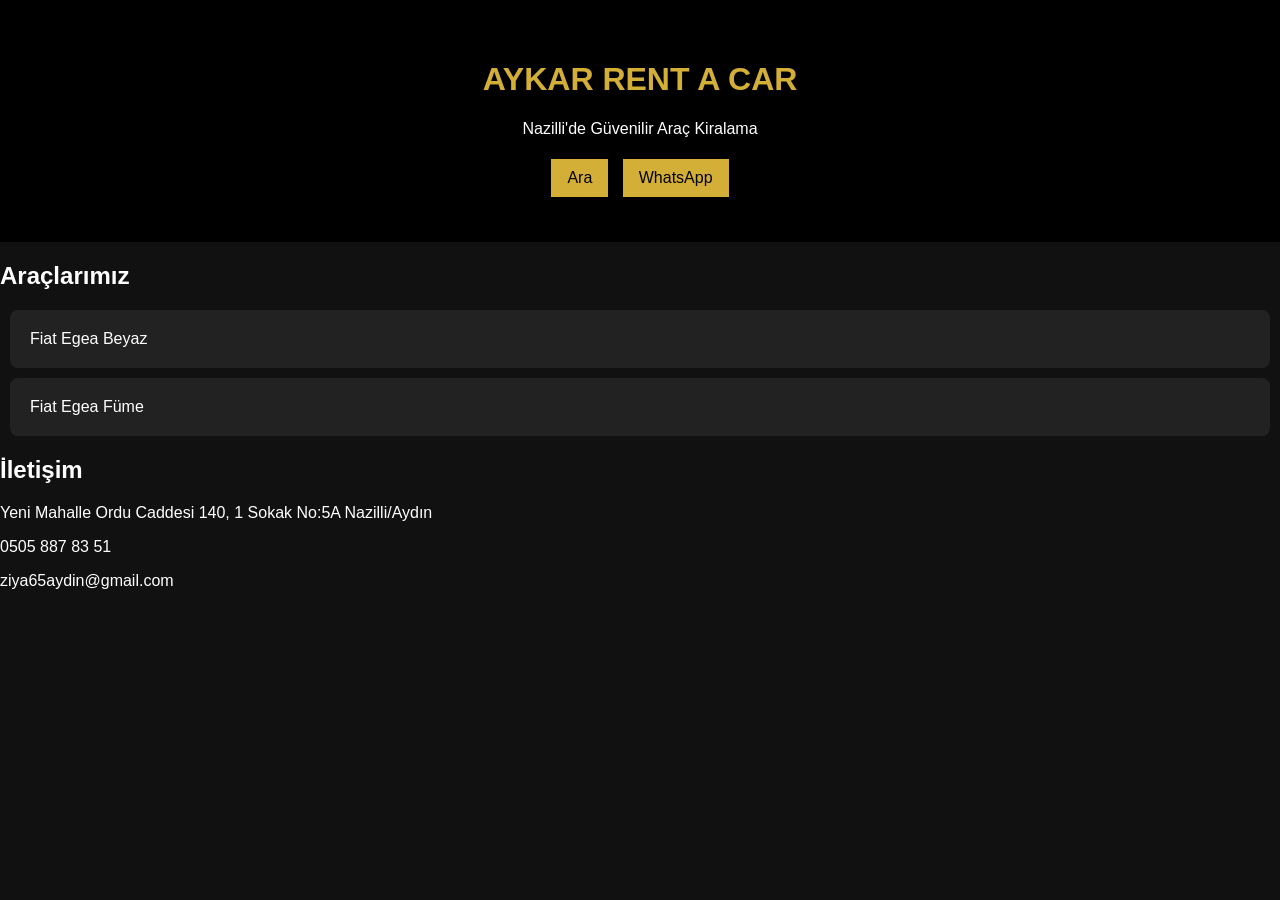
==== index.html @ c5a24209 "Add files via upload" ====
<!doctype html><html><head><meta charset='utf-8'><meta name='viewport' content='width=device-width,initial-scale=1'><title>Aykar Rent A Car</title><link rel='stylesheet' href='style.css'></head><body><header><h1>AYKAR RENT A CAR</h1><p>Nazilli'de Güvenilir Araç Kiralama</p><a href='tel:+905058878351'>Ara</a> <a href='https://wa.me/905058878351'>WhatsApp</a></header><main><h2>Araçlarımız</h2><div class='card'>Fiat Egea Beyaz</div><div class='card'>Fiat Egea Füme</div><h2>İletişim</h2><p>Yeni Mahalle Ordu Caddesi 140, 1 Sokak No:5A Nazilli/Aydın</p><p>0505 887 83 51</p><p>ziya65aydin@gmail.com</p></main></body></html>
---- style.css ----
body{font-family:Arial;background:#111;color:#fff;margin:0}header{padding:40px;text-align:center;background:#000}h1{color:#d4af37}.card{background:#222;padding:20px;margin:10px;border-radius:8px}a{background:#d4af37;color:#000;padding:10px 16px;text-decoration:none;margin:5px;display:inline-block}
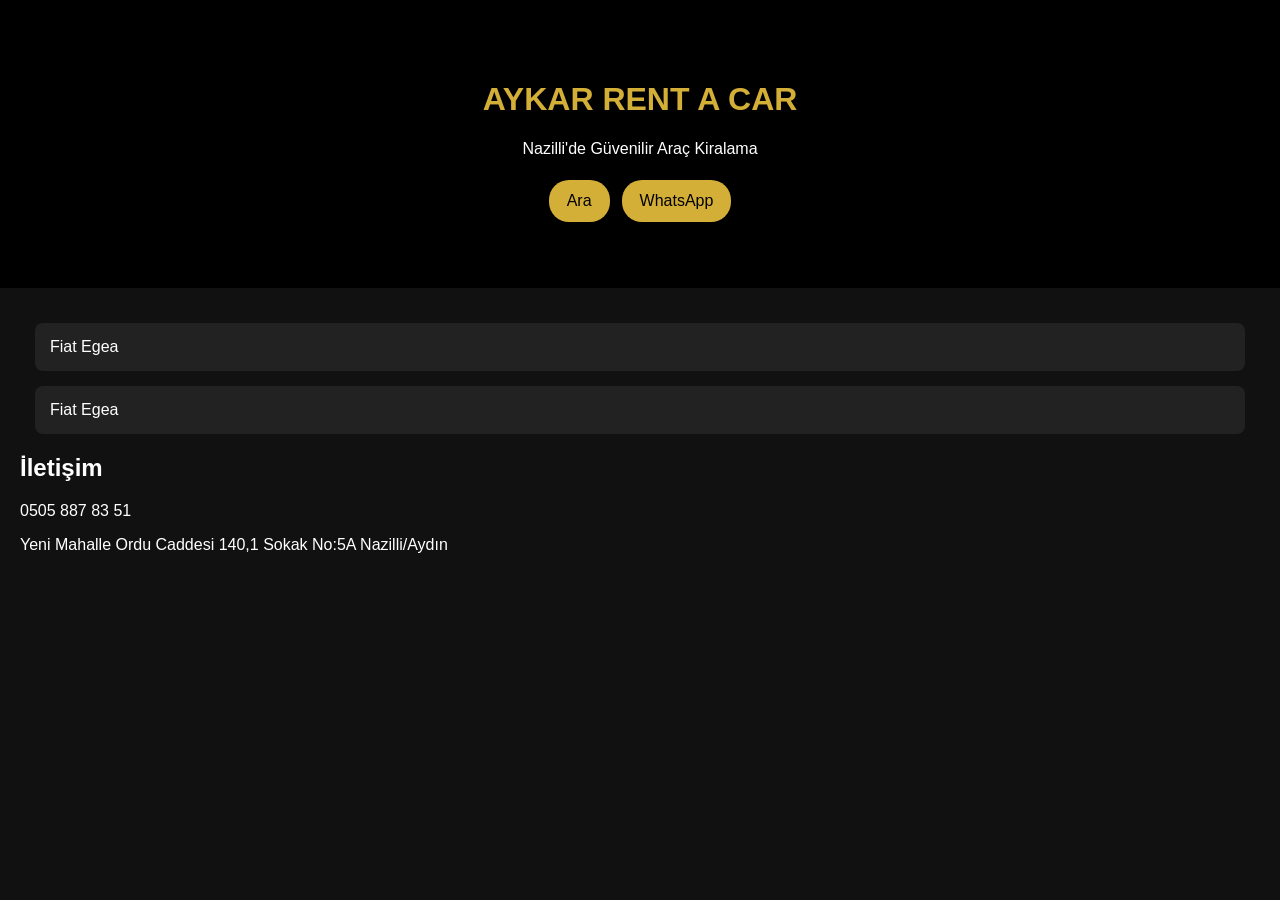
==== commit 7bda79d8: "Add files via upload" ====
--- a/index.html
+++ b/index.html
@@ -1 +1 @@
-<!doctype html><html><head><meta charset='utf-8'><meta name='viewport' content='width=device-width,initial-scale=1'><title>Aykar Rent A Car</title><link rel='stylesheet' href='style.css'></head><body><header><h1>AYKAR RENT A CAR</h1><p>Nazilli'de Güvenilir Araç Kiralama</p><a href='tel:+905058878351'>Ara</a> <a href='https://wa.me/905058878351'>WhatsApp</a></header><main><h2>Araçlarımız</h2><div class='card'>Fiat Egea Beyaz</div><div class='card'>Fiat Egea Füme</div><h2>İletişim</h2><p>Yeni Mahalle Ordu Caddesi 140, 1 Sokak No:5A Nazilli/Aydın</p><p>0505 887 83 51</p><p>ziya65aydin@gmail.com</p></main></body></html>+<!DOCTYPE html><html><head><meta charset='utf-8'><meta name='viewport' content='width=device-width,initial-scale=1'><title>Aykar Rent A Car</title><style>body{margin:0;font-family:Arial;background:#111;color:#fff}header{padding:60px;text-align:center;background:#000}h1{color:#d4af37}.btn{display:inline-block;padding:12px 18px;background:#d4af37;color:#000;text-decoration:none;margin:6px;border-radius:20px}.card{background:#222;margin:15px;padding:15px;border-radius:8px}section{padding:20px}</style></head><body><header><h1>AYKAR RENT A CAR</h1><p>Nazilli'de Güvenilir Araç Kiralama</p><a class='btn' href='tel:+905058878351'>Ara</a><a class='btn' href='https://wa.me/905058878351'>WhatsApp</a></header><section><div class='card'>Fiat Egea</div><div class='card'>Fiat Egea</div><h2>İletişim</h2><p>0505 887 83 51</p><p>Yeni Mahalle Ordu Caddesi 140,1 Sokak No:5A Nazilli/Aydın</p></section></body></html>
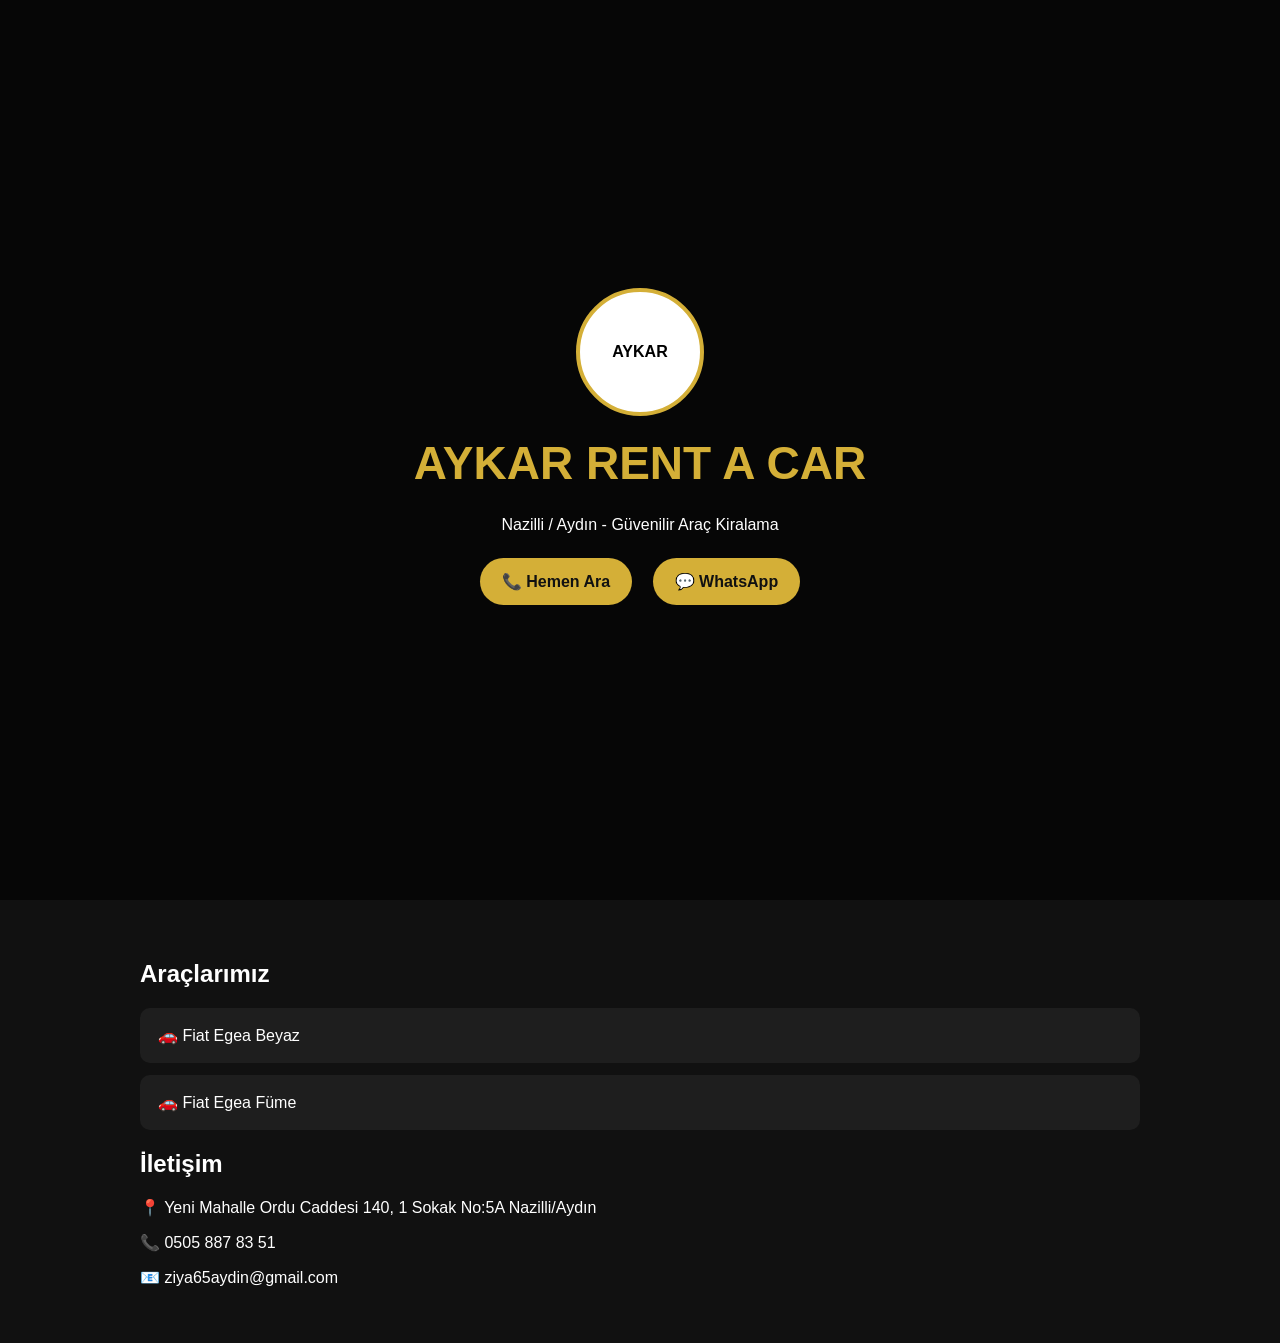
==== commit 04ef8852: "Add files via upload" ====
--- a/index.html
+++ b/index.html
@@ -1 +1,43 @@
-<!DOCTYPE html><html><head><meta charset='utf-8'><meta name='viewport' content='width=device-width,initial-scale=1'><title>Aykar Rent A Car</title><style>body{margin:0;font-family:Arial;background:#111;color:#fff}header{padding:60px;text-align:center;background:#000}h1{color:#d4af37}.btn{display:inline-block;padding:12px 18px;background:#d4af37;color:#000;text-decoration:none;margin:6px;border-radius:20px}.card{background:#222;margin:15px;padding:15px;border-radius:8px}section{padding:20px}</style></head><body><header><h1>AYKAR RENT A CAR</h1><p>Nazilli'de Güvenilir Araç Kiralama</p><a class='btn' href='tel:+905058878351'>Ara</a><a class='btn' href='https://wa.me/905058878351'>WhatsApp</a></header><section><div class='card'>Fiat Egea</div><div class='card'>Fiat Egea</div><h2>İletişim</h2><p>0505 887 83 51</p><p>Yeni Mahalle Ordu Caddesi 140,1 Sokak No:5A Nazilli/Aydın</p></section></body></html>+<!DOCTYPE html>
+<html lang="tr">
+<head>
+<meta charset="UTF-8">
+<meta name="viewport" content="width=device-width,initial-scale=1">
+<title>Aykar Rent A Car</title>
+<style>
+body{margin:0;font-family:Arial,sans-serif;background:#111;color:#fff}
+.hero{
+height:100vh;
+background:
+linear-gradient(rgba(0,0,0,.65),rgba(0,0,0,.65)),
+url('https://images.unsplash.com/photo-1503376780353-7e6692767b70?auto=format&fit=crop&w=1600&q=80')
+center/cover;
+display:flex;flex-direction:column;justify-content:center;align-items:center;text-align:center}
+.logo{width:120px;height:120px;border-radius:50%;background:#fff;color:#000;
+display:flex;align-items:center;justify-content:center;font-weight:bold;border:4px solid #d4af37}
+h1{color:#d4af37;font-size:46px;margin:20px 0 10px}
+.btn{display:inline-block;margin:8px;padding:14px 22px;background:#d4af37;color:#111;text-decoration:none;border-radius:30px;font-weight:bold}
+section{padding:40px 20px;max-width:1000px;margin:auto}
+.card{background:#1e1e1e;padding:18px;border-radius:10px;margin:12px 0}
+</style>
+</head>
+<body>
+<div class="hero">
+<div class="logo">AYKAR</div>
+<h1>AYKAR RENT A CAR</h1>
+<p>Nazilli / Aydın - Güvenilir Araç Kiralama</p>
+<div>
+<a class="btn" href="tel:+905058878351">📞 Hemen Ara</a>
+<a class="btn" href="https://wa.me/905058878351">💬 WhatsApp</a>
+</div>
+</div>
+<section>
+<h2>Araçlarımız</h2>
+<div class="card">🚗 Fiat Egea Beyaz</div>
+<div class="card">🚗 Fiat Egea Füme</div>
+<h2>İletişim</h2>
+<p>📍 Yeni Mahalle Ordu Caddesi 140, 1 Sokak No:5A Nazilli/Aydın</p>
+<p>📞 0505 887 83 51</p>
+<p>📧 ziya65aydin@gmail.com</p>
+</section>
+</body></html>
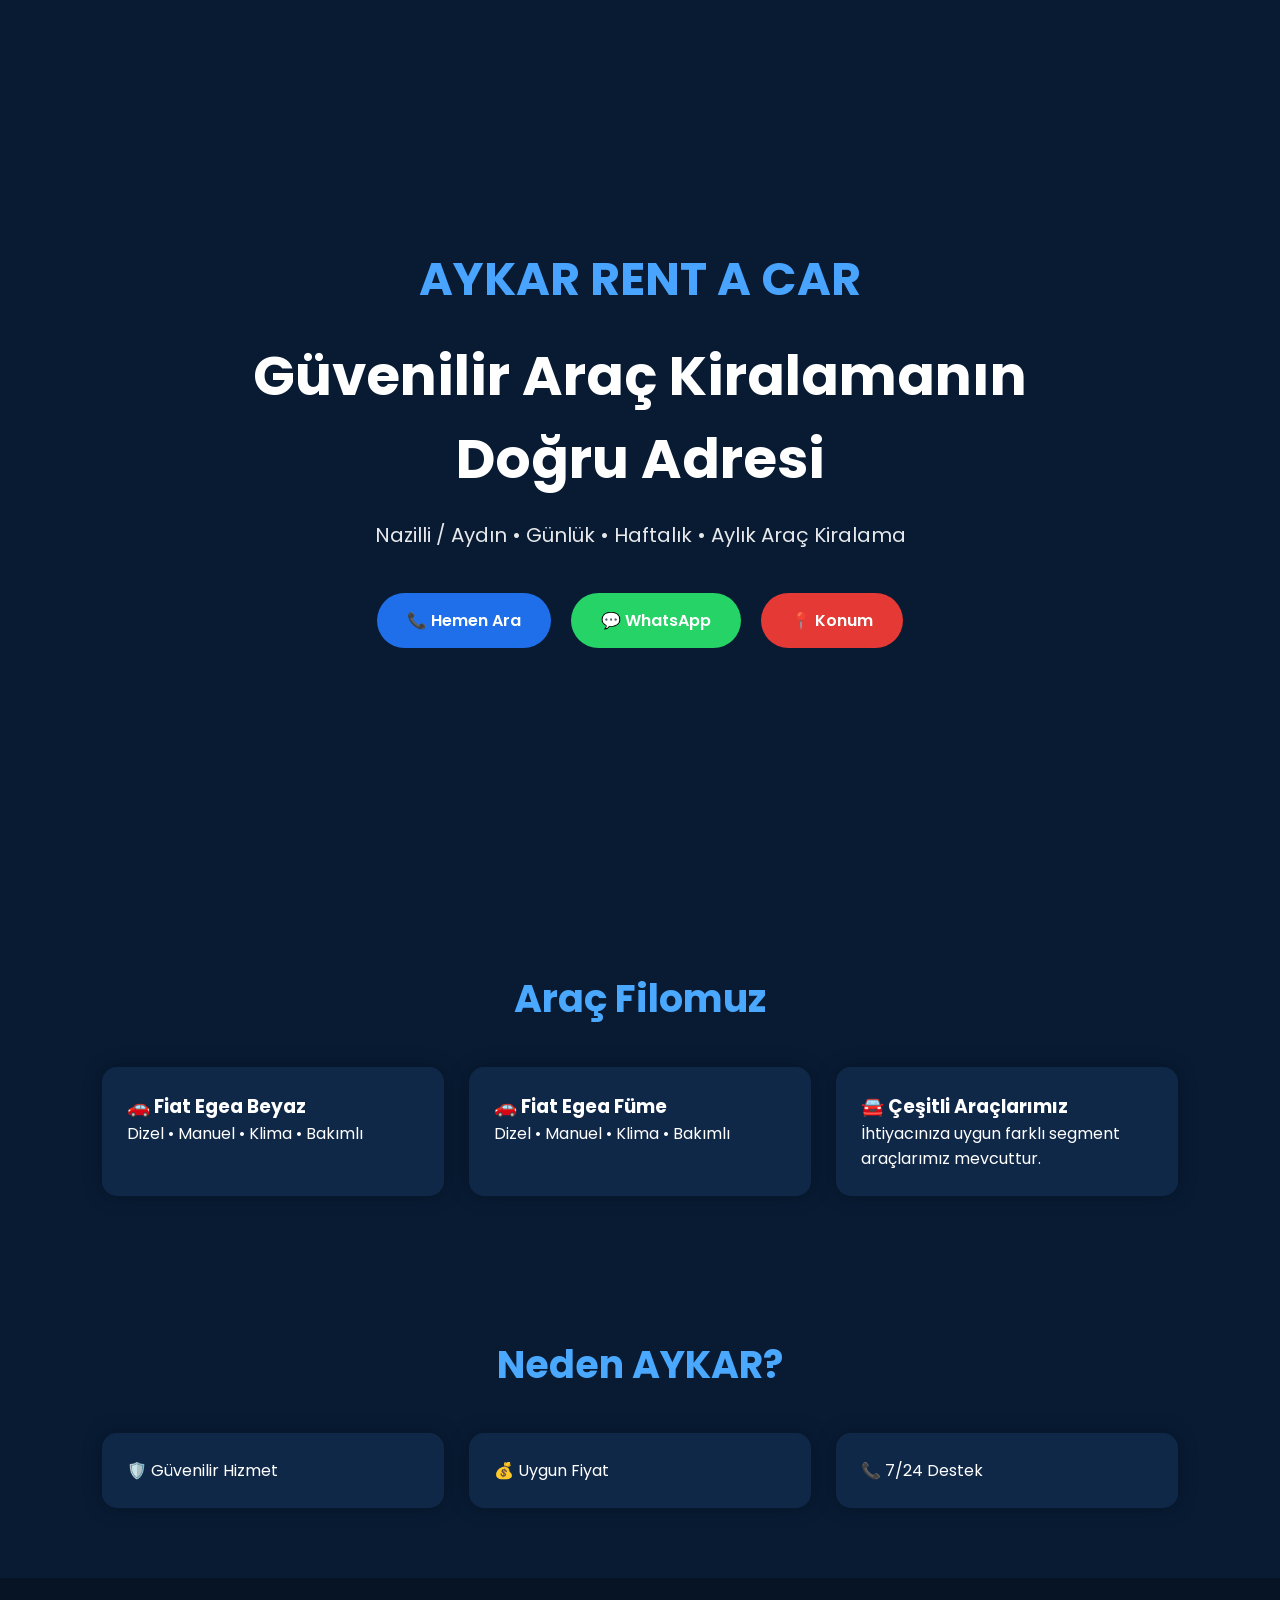
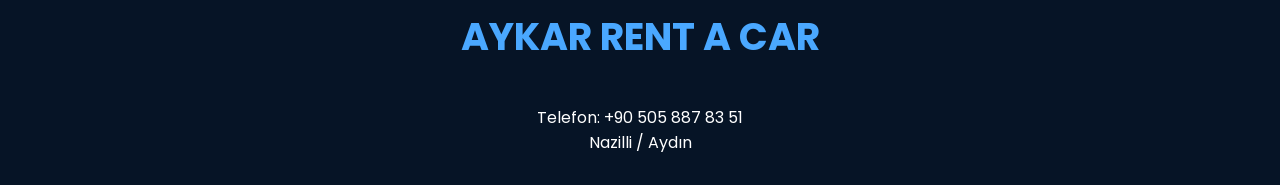
==== commit 97f0a880: "Refactor index.html for improved layout and styling Updated viewport meta tag and title for consiste" ====
--- a/index.html
+++ b/index.html
@@ -1,43 +1,200 @@
+
 <!DOCTYPE html>
 <html lang="tr">
 <head>
 <meta charset="UTF-8">
-<meta name="viewport" content="width=device-width,initial-scale=1">
-<title>Aykar Rent A Car</title>
+<meta name="viewport" content="width=device-width, initial-scale=1.0">
+<title>AYKAR RENT A CAR</title>
+
+<link href="https://fonts.googleapis.com/css2?family=Poppins:wght@300;500;700&display=swap" rel="stylesheet">
+
 <style>
-body{margin:0;font-family:Arial,sans-serif;background:#111;color:#fff}
-.hero{
+*{
+margin:0;
+padding:0;
+box-sizing:border-box;
+font-family:Poppins,sans-serif;
+}
+
+body{
+background:#081b33;
+color:#fff;
+}
+
+header{
 height:100vh;
 background:
-linear-gradient(rgba(0,0,0,.65),rgba(0,0,0,.65)),
-url('https://images.unsplash.com/photo-1503376780353-7e6692767b70?auto=format&fit=crop&w=1600&q=80')
-center/cover;
-display:flex;flex-direction:column;justify-content:center;align-items:center;text-align:center}
-.logo{width:120px;height:120px;border-radius:50%;background:#fff;color:#000;
-display:flex;align-items:center;justify-content:center;font-weight:bold;border:4px solid #d4af37}
-h1{color:#d4af37;font-size:46px;margin:20px 0 10px}
-.btn{display:inline-block;margin:8px;padding:14px 22px;background:#d4af37;color:#111;text-decoration:none;border-radius:30px;font-weight:bold}
-section{padding:40px 20px;max-width:1000px;margin:auto}
-.card{background:#1e1e1e;padding:18px;border-radius:10px;margin:12px 0}
+linear-gradient(rgba(8,27,51,.75),rgba(8,27,51,.80)),
+url("hero-car.jpg") center/cover;
+display:flex;
+align-items:center;
+justify-content:center;
+text-align:center;
+padding:20px;
+}
+
+.hero{
+max-width:800px;
+}
+
+.logo{
+font-size:46px;
+font-weight:700;
+color:#49a4ff;
+}
+
+.hero h1{
+font-size:55px;
+margin:20px 0;
+}
+
+.hero p{
+font-size:20px;
+opacity:.9;
+margin-bottom:35px;
+}
+
+.btn{
+display:inline-block;
+margin:8px;
+padding:15px 30px;
+border-radius:40px;
+text-decoration:none;
+font-weight:600;
+transition:.3s;
+}
+
+.call{
+background:#1f6feb;
+color:#fff;
+}
+
+.whatsapp{
+background:#25D366;
+color:#fff;
+}
+
+.location{
+background:#e53935;
+color:#fff;
+}
+
+.btn:hover{
+transform:translateY(-4px);
+}
+
+section{
+padding:70px 8%;
+}
+
+h2{
+text-align:center;
+font-size:38px;
+margin-bottom:40px;
+color:#4aa8ff;
+}
+
+.cards{
+display:grid;
+grid-template-columns:repeat(auto-fit,minmax(260px,1fr));
+gap:25px;
+}
+
+.card{
+background:#102848;
+padding:25px;
+border-radius:15px;
+box-shadow:0 0 20px rgba(0,0,0,.25);
+transition:.3s;
+}
+
+.card:hover{
+transform:translateY(-8px);
+}
+
+footer{
+background:#061426;
+padding:30px;
+text-align:center;
+}
 </style>
+
 </head>
+
 <body>
+
+<header>
+
 <div class="hero">
-<div class="logo">AYKAR</div>
-<h1>AYKAR RENT A CAR</h1>
-<p>Nazilli / Aydın - Güvenilir Araç Kiralama</p>
-<div>
-<a class="btn" href="tel:+905058878351">📞 Hemen Ara</a>
-<a class="btn" href="https://wa.me/905058878351">💬 WhatsApp</a>
-</div>
-</div>
+
+<div class="logo">
+AYKAR RENT A CAR
+</div>
+
+<h1>Güvenilir Araç Kiralamanın Doğru Adresi</h1>
+
+<p>Nazilli / Aydın • Günlük • Haftalık • Aylık Araç Kiralama</p>
+
+<a class="btn call" href="tel:+905058878351">📞 Hemen Ara</a>
+
+<a class="btn whatsapp" href="https://wa.me/905058878351">💬 WhatsApp</a>
+
+<a class="btn location" href="#">📍 Konum</a>
+
+</div>
+
+</header>
+
 <section>
-<h2>Araçlarımız</h2>
-<div class="card">🚗 Fiat Egea Beyaz</div>
-<div class="card">🚗 Fiat Egea Füme</div>
-<h2>İletişim</h2>
-<p>📍 Yeni Mahalle Ordu Caddesi 140, 1 Sokak No:5A Nazilli/Aydın</p>
-<p>📞 0505 887 83 51</p>
-<p>📧 ziya65aydin@gmail.com</p>
+
+<h2>Araç Filomuz</h2>
+
+<div class="cards">
+
+<div class="card">
+<h3>🚗 Fiat Egea Beyaz</h3>
+<p>Dizel • Manuel • Klima • Bakımlı</p>
+</div>
+
+<div class="card">
+<h3>🚗 Fiat Egea Füme</h3>
+<p>Dizel • Manuel • Klima • Bakımlı</p>
+</div>
+
+<div class="card">
+<h3>🚘 Çeşitli Araçlarımız</h3>
+<p>İhtiyacınıza uygun farklı segment araçlarımız mevcuttur.</p>
+</div>
+
+</div>
+
 </section>
-</body></html>+
+<section>
+
+<h2>Neden AYKAR?</h2>
+
+<div class="cards">
+
+<div class="card">🛡️ Güvenilir Hizmet</div>
+
+<div class="card">💰 Uygun Fiyat</div>
+
+<div class="card">📞 7/24 Destek</div>
+
+</div>
+
+</section>
+
+<footer>
+
+<h2>AYKAR RENT A CAR</h2>
+
+<p>Telefon: +90 505 887 83 51</p>
+
+<p>Nazilli / Aydın</p>
+
+</footer>
+
+</body>
+</html>
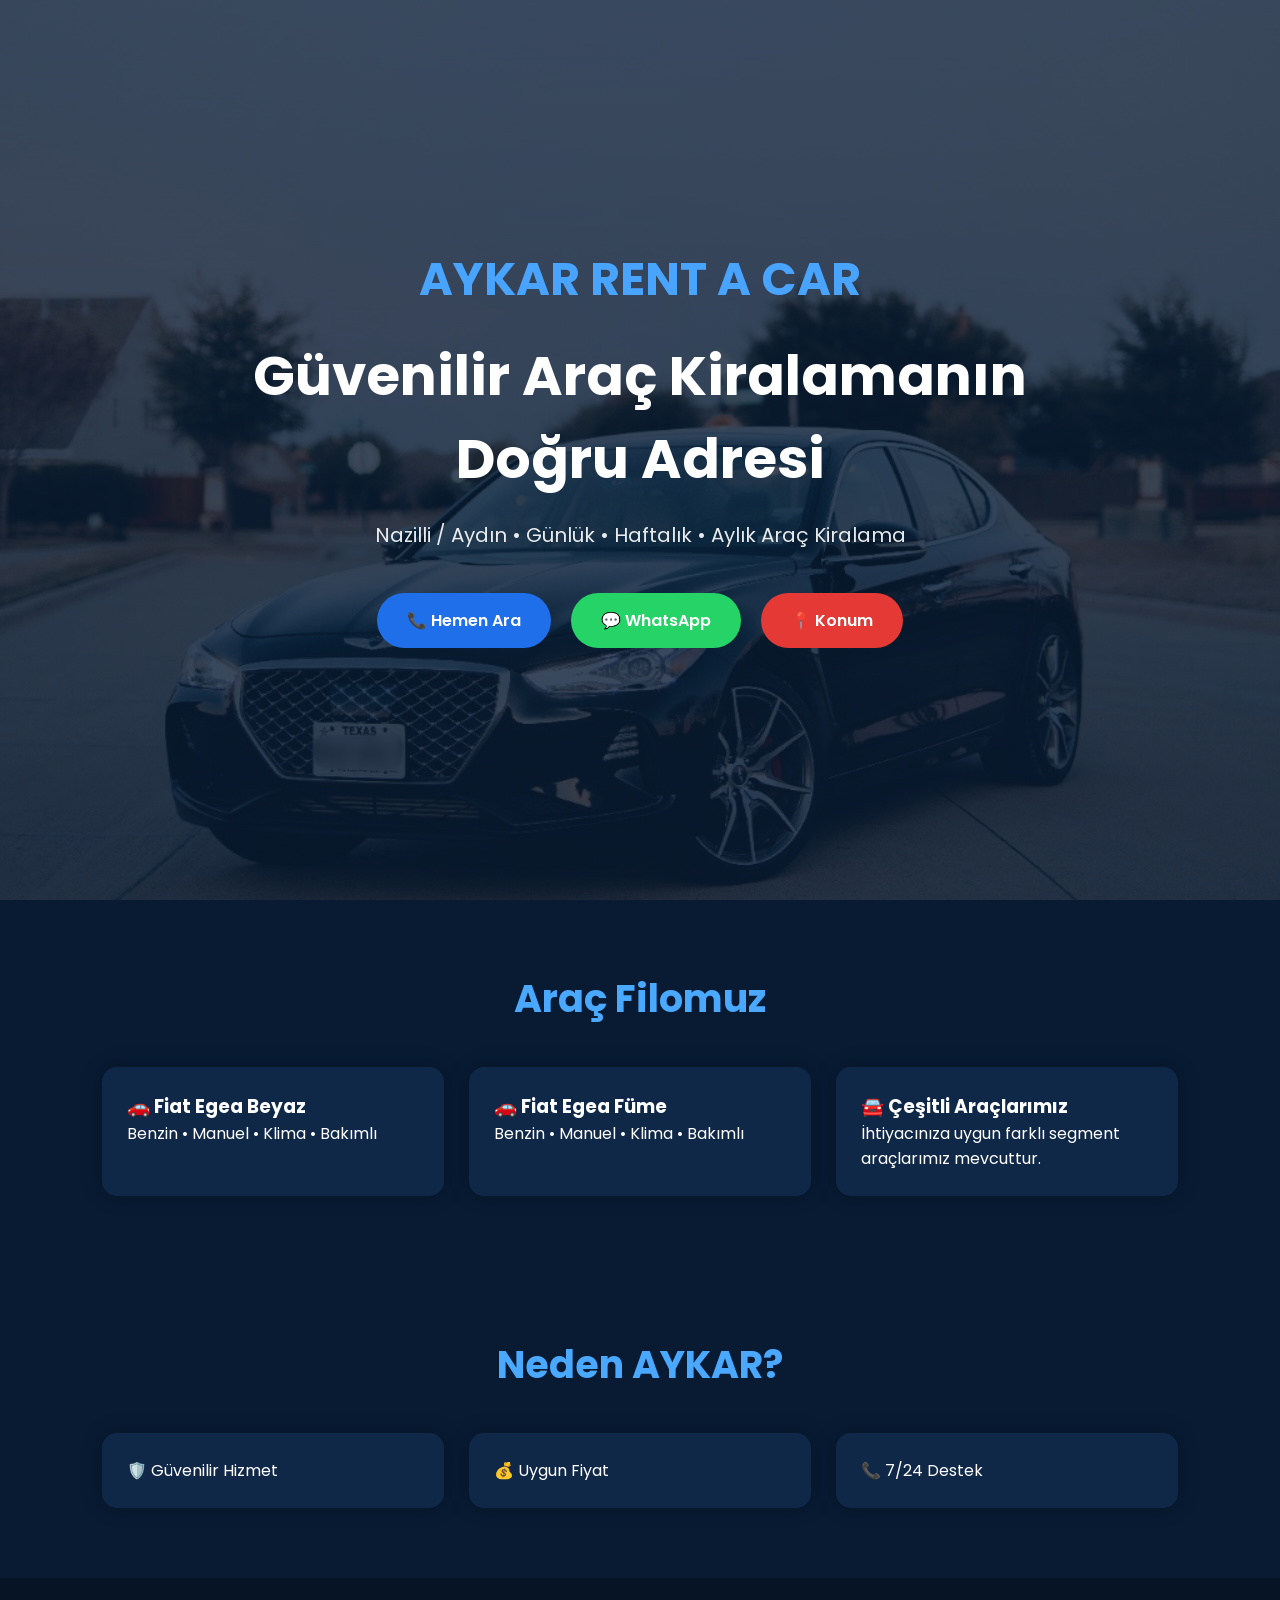
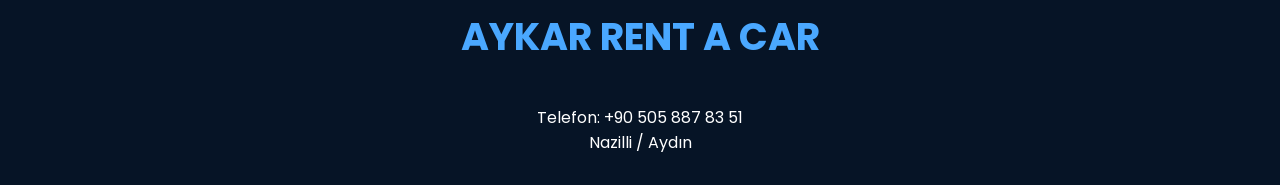
==== commit 8ce55f68: "Update index.html" ====
--- a/index.html
+++ b/index.html
@@ -153,12 +153,12 @@
 
 <div class="card">
 <h3>🚗 Fiat Egea Beyaz</h3>
-<p>Dizel • Manuel • Klima • Bakımlı</p>
+<p>Benzin • Manuel • Klima • Bakımlı</p>
 </div>
 
 <div class="card">
 <h3>🚗 Fiat Egea Füme</h3>
-<p>Dizel • Manuel • Klima • Bakımlı</p>
+<p>Benzin • Manuel • Klima • Bakımlı</p>
 </div>
 
 <div class="card">
